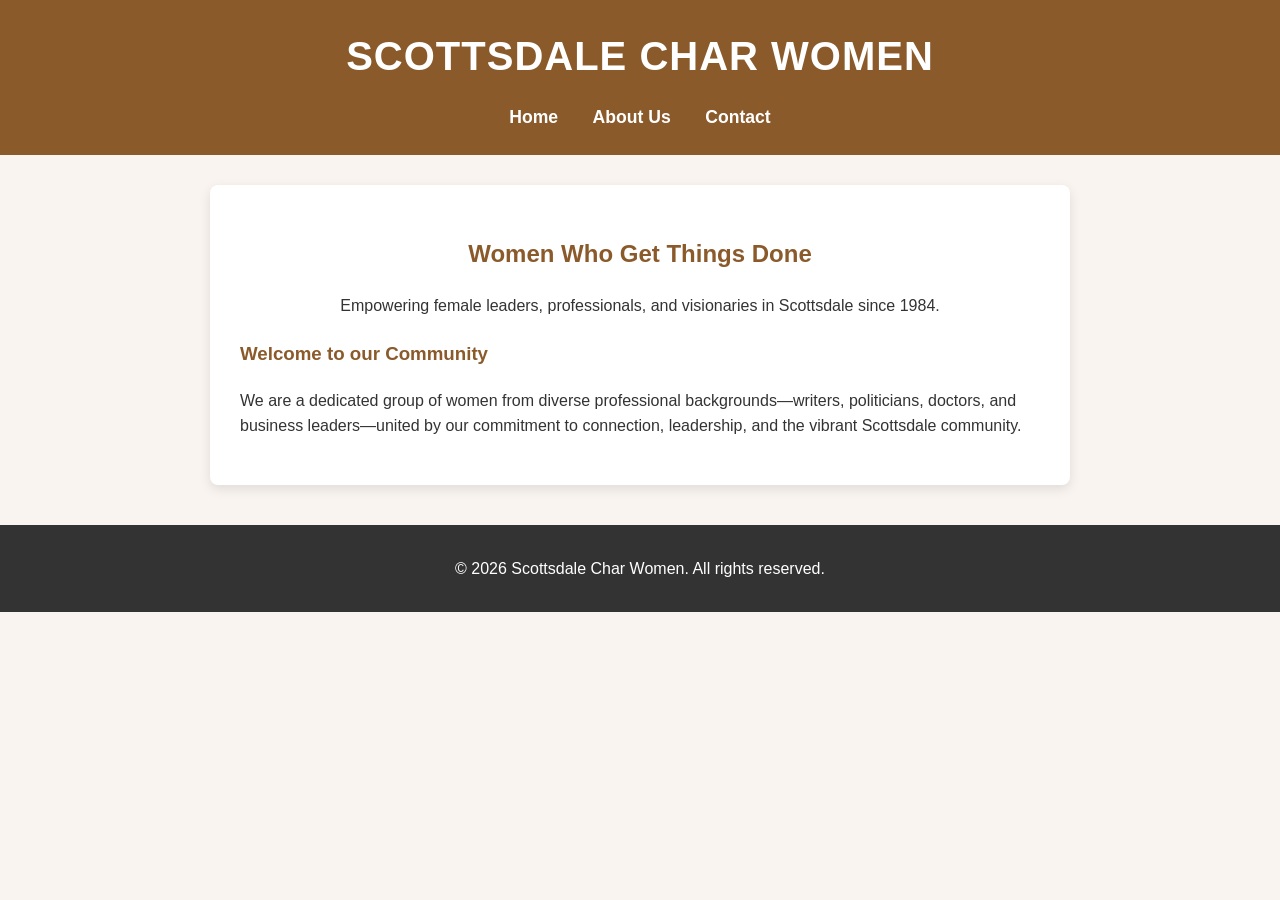
==== index.html @ 2d09a217 "update" ====
<!DOCTYPE html>
<html lang="en">
<head>
    <meta charset="UTF-8">
    <meta name="viewport" content="width=device-width, initial-scale=1.0">
    <title>Scottsdale Char Women | Home</title>
    <link rel="stylesheet" href="style.css">
</head>
<body>
    <header>
        <h1>SCOTTSDALE CHAR WOMEN</h1>
        <nav>
            <a href="index.html">Home</a>
            <a href="about.html">About Us</a>
            <a href="contact.html">Contact</a>
        </nav>
    </header>

    <main>
        <section class="hero">
            <h2>Women Who Get Things Done</h2>
            <p>Empowering female leaders, professionals, and visionaries in Scottsdale since 1984.</p>
        </section>
        
        
        
        <section class="content">
            <h3>Welcome to our Community</h3>
            <p>We are a dedicated group of women from diverse professional backgrounds—writers, politicians, doctors, and business leaders—united by our commitment to connection, leadership, and the vibrant Scottsdale community.</p>
        </section>
    </main>

    <footer>
        <p>&copy; 2026 Scottsdale Char Women. All rights reserved.</p>
    </footer>
</body>
</html>
---- style.css ----
body {
    font-family: 'Segoe UI', Tahoma, Geneva, Verdana, sans-serif;
    line-height: 1.6;
    margin: 0;
    padding: 0;
    color: #333;
    background-color: #f9f4f0; /* 柔和的沙漠色调 */
}
header {
    background-color: #8b5a2b; /* 大地色/红棕色 */
    color: #fff;
    padding: 1.5rem 0;
    text-align: center;
}
header h1 {
    margin: 0;
    font-size: 2.5rem;
    letter-spacing: 1px;
}
nav {
    margin-top: 15px;
}
nav a {
    color: #fff;
    text-decoration: none;
    margin: 0 15px;
    font-weight: bold;
    font-size: 1.1rem;
}
nav a:hover {
    text-decoration: underline;
}
main {
    padding: 30px;
    max-width: 800px;
    margin: 30px auto;
    background: #fff;
    border-radius: 8px;
    box-shadow: 0 4px 12px rgba(0,0,0,0.1);
}
h2, h3 {
    color: #8b5a2b;
}
.hero {
    text-align: center;
    margin-bottom: 20px;
}
.contact-details {
    background-color: #fafafa;
    padding: 20px;
    border-left: 4px solid #8b5a2b;
    margin-top: 20px;
}
footer {
    text-align: center;
    padding: 15px 0;
    background-color: #333;
    color: #fff;
    margin-top: 40px;
}
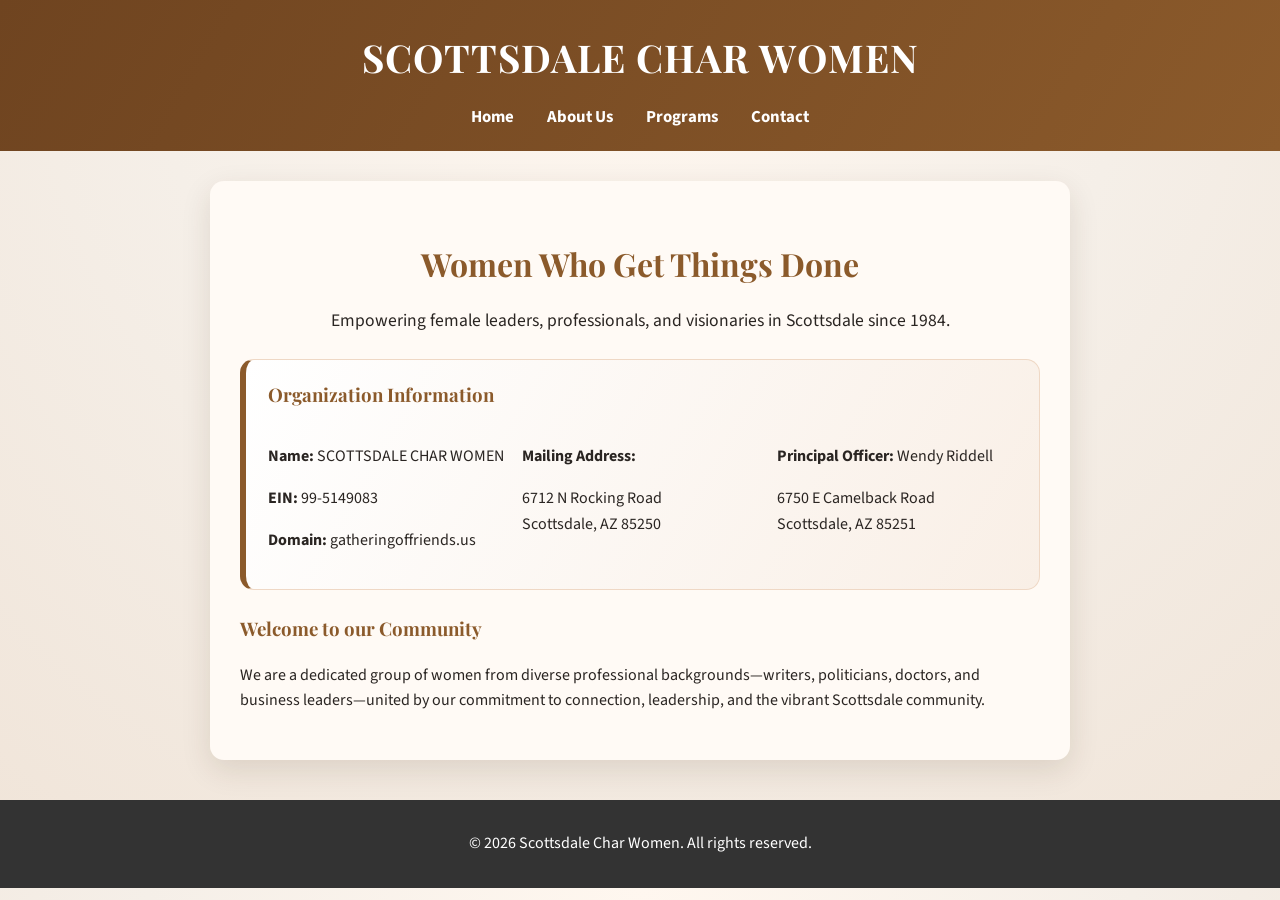
==== commit 7bd19340: "完善信息" ====
--- a/index.html
+++ b/index.html
@@ -12,6 +12,7 @@
         <nav>
             <a href="index.html">Home</a>
             <a href="about.html">About Us</a>
+            <a href="programs.html">Programs</a>
             <a href="contact.html">Contact</a>
         </nav>
     </header>
@@ -20,6 +21,25 @@
         <section class="hero">
             <h2>Women Who Get Things Done</h2>
             <p>Empowering female leaders, professionals, and visionaries in Scottsdale since 1984.</p>
+        </section>
+
+        <section class="org-highlight">
+            <h3>Organization Information</h3>
+            <div class="org-grid">
+                <div>
+                    <p><strong>Name:</strong> SCOTTSDALE CHAR WOMEN</p>
+                    <p><strong>EIN:</strong> 99-5149083</p>
+                    <p><strong>Domain:</strong> gatheringoffriends.us</p>
+                </div>
+                <div>
+                    <p><strong>Mailing Address:</strong></p>
+                    <p>6712 N Rocking Road<br>Scottsdale, AZ 85250</p>
+                </div>
+                <div>
+                    <p><strong>Principal Officer:</strong> Wendy Riddell</p>
+                    <p>6750 E Camelback Road<br>Scottsdale, AZ 85251</p>
+                </div>
+            </div>
         </section>
         
         
--- a/style.css
+++ b/style.css
@@ -1,21 +1,35 @@
+@import url('https://fonts.googleapis.com/css2?family=Playfair+Display:wght@500;700&family=Source+Sans+3:wght@400;600&display=swap');
+
+:root {
+    --sand: #f5efe8;
+    --copper: #8b5a2b;
+    --clay: #6f4420;
+    --ink: #2a2522;
+    --cream: #fffaf5;
+}
+
 body {
-    font-family: 'Segoe UI', Tahoma, Geneva, Verdana, sans-serif;
+    font-family: 'Source Sans 3', 'Segoe UI', Tahoma, Geneva, Verdana, sans-serif;
     line-height: 1.6;
     margin: 0;
     padding: 0;
-    color: #333;
-    background-color: #f9f4f0; /* 柔和的沙漠色调 */
+    color: var(--ink);
+    background: radial-gradient(circle at top, #fff7ef 0%, var(--sand) 45%, #f0e4d8 100%);
 }
 header {
-    background-color: #8b5a2b; /* 大地色/红棕色 */
+    background: linear-gradient(120deg, var(--clay), var(--copper));
     color: #fff;
-    padding: 1.5rem 0;
+    padding: 1.7rem 0 1.3rem;
     text-align: center;
+    position: sticky;
+    top: 0;
+    z-index: 10;
 }
 header h1 {
     margin: 0;
-    font-size: 2.5rem;
+    font-size: 2.4rem;
     letter-spacing: 1px;
+    font-family: 'Playfair Display', 'Times New Roman', serif;
 }
 nav {
     margin-top: 15px;
@@ -25,7 +39,7 @@
     text-decoration: none;
     margin: 0 15px;
     font-weight: bold;
-    font-size: 1.1rem;
+    font-size: 1.05rem;
 }
 nav a:hover {
     text-decoration: underline;
@@ -34,22 +48,72 @@
     padding: 30px;
     max-width: 800px;
     margin: 30px auto;
-    background: #fff;
-    border-radius: 8px;
-    box-shadow: 0 4px 12px rgba(0,0,0,0.1);
+    background: var(--cream);
+    border-radius: 14px;
+    box-shadow: 0 10px 30px rgba(60, 40, 20, 0.12);
+    position: relative;
 }
 h2, h3 {
-    color: #8b5a2b;
+    color: var(--copper);
+    font-family: 'Playfair Display', 'Times New Roman', serif;
 }
 .hero {
     text-align: center;
     margin-bottom: 20px;
 }
+.hero h2 {
+    font-size: 2rem;
+    margin-bottom: 0.3rem;
+}
+.hero p {
+    font-size: 1.1rem;
+}
+.org-highlight {
+    background: linear-gradient(120deg, #ffffff, #f9efe6);
+    border: 1px solid #efd8c5;
+    border-left: 6px solid var(--copper);
+    padding: 20px 22px;
+    border-radius: 14px;
+    margin: 24px 0;
+}
+.org-highlight h3 {
+    margin-top: 0;
+}
+.org-grid {
+    display: grid;
+    gap: 14px;
+    grid-template-columns: repeat(auto-fit, minmax(200px, 1fr));
+}
 .contact-details {
     background-color: #fafafa;
     padding: 20px;
-    border-left: 4px solid #8b5a2b;
+    border-left: 4px solid var(--copper);
     margin-top: 20px;
+}
+.programs-grid {
+    display: grid;
+    grid-template-columns: repeat(auto-fit, minmax(220px, 1fr));
+    gap: 18px;
+    margin-top: 20px;
+}
+.program-card {
+    background: #fff;
+    border-radius: 12px;
+    padding: 18px;
+    border: 1px solid #efe1d4;
+    box-shadow: 0 6px 16px rgba(60, 40, 20, 0.08);
+}
+.program-card h4 {
+    margin-top: 0;
+    color: var(--clay);
+    font-family: 'Playfair Display', 'Times New Roman', serif;
+}
+.banner {
+    background: linear-gradient(120deg, #fff2e5, #f7e6d8);
+    border: 1px solid #f0ddcf;
+    padding: 16px 18px;
+    border-radius: 12px;
+    margin-top: 18px;
 }
 footer {
     text-align: center;
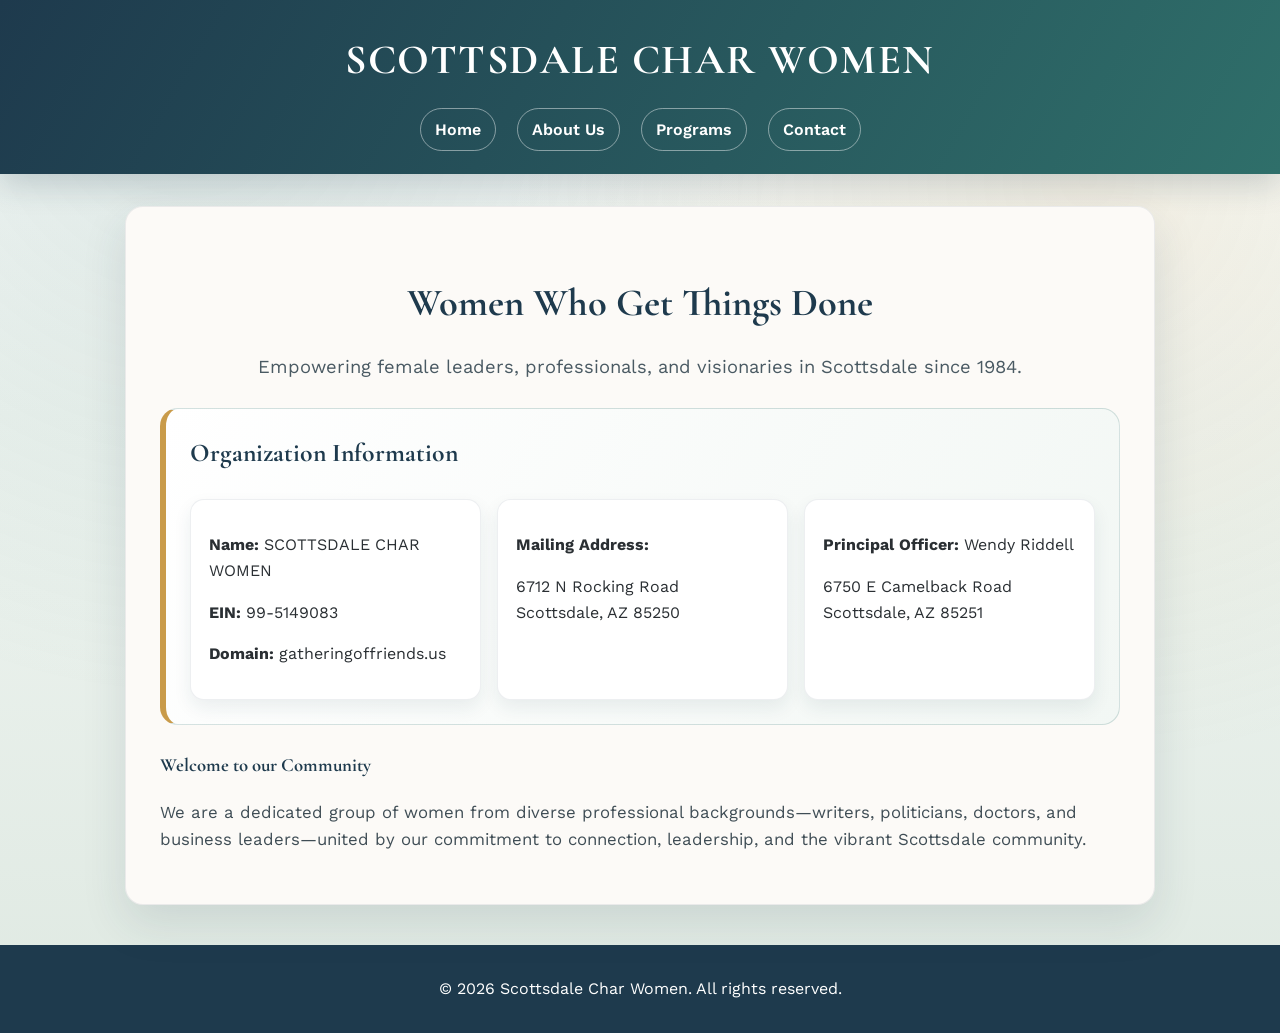
==== commit 98806ea3: "color" ====
--- a/index.html
+++ b/index.html
@@ -26,16 +26,16 @@
         <section class="org-highlight">
             <h3>Organization Information</h3>
             <div class="org-grid">
-                <div>
+                <div class="org-card">
                     <p><strong>Name:</strong> SCOTTSDALE CHAR WOMEN</p>
                     <p><strong>EIN:</strong> 99-5149083</p>
                     <p><strong>Domain:</strong> gatheringoffriends.us</p>
                 </div>
-                <div>
+                <div class="org-card">
                     <p><strong>Mailing Address:</strong></p>
                     <p>6712 N Rocking Road<br>Scottsdale, AZ 85250</p>
                 </div>
-                <div>
+                <div class="org-card">
                     <p><strong>Principal Officer:</strong> Wendy Riddell</p>
                     <p>6750 E Camelback Road<br>Scottsdale, AZ 85251</p>
                 </div>
--- a/style.css
+++ b/style.css
@@ -1,94 +1,122 @@
-@import url('https://fonts.googleapis.com/css2?family=Playfair+Display:wght@500;700&family=Source+Sans+3:wght@400;600&display=swap');
+@import url('https://fonts.googleapis.com/css2?family=Cormorant+Garamond:wght@500;700&family=Work+Sans:wght@400;600&display=swap');
 
 :root {
-    --sand: #f5efe8;
-    --copper: #8b5a2b;
-    --clay: #6f4420;
-    --ink: #2a2522;
-    --cream: #fffaf5;
+    --ivory: #fcfaf7;
+    --sage: #dfe9e2;
+    --mist: #eef4f0;
+    --teal: #2f6f6a;
+    --navy: #1e3a4d;
+    --gold: #c99b4a;
+    --ink: #2a2f33;
 }
 
 body {
-    font-family: 'Source Sans 3', 'Segoe UI', Tahoma, Geneva, Verdana, sans-serif;
+    font-family: 'Work Sans', 'Segoe UI', Tahoma, Geneva, Verdana, sans-serif;
     line-height: 1.6;
     margin: 0;
     padding: 0;
     color: var(--ink);
-    background: radial-gradient(circle at top, #fff7ef 0%, var(--sand) 45%, #f0e4d8 100%);
+    background: linear-gradient(180deg, #ffffff 0%, var(--mist) 40%, var(--sage) 100%);
+}
+body::before {
+    content: "";
+    position: fixed;
+    inset: 0;
+    background: radial-gradient(circle at 15% 10%, rgba(47, 111, 106, 0.12), transparent 45%),
+        radial-gradient(circle at 85% 20%, rgba(201, 155, 74, 0.12), transparent 45%);
+    pointer-events: none;
+    z-index: -1;
 }
 header {
-    background: linear-gradient(120deg, var(--clay), var(--copper));
+    background: linear-gradient(120deg, var(--navy), var(--teal));
     color: #fff;
-    padding: 1.7rem 0 1.3rem;
+    padding: 1.7rem 0 1.4rem;
     text-align: center;
-    position: sticky;
-    top: 0;
-    z-index: 10;
+    box-shadow: 0 10px 30px rgba(30, 58, 77, 0.2);
 }
 header h1 {
     margin: 0;
-    font-size: 2.4rem;
-    letter-spacing: 1px;
-    font-family: 'Playfair Display', 'Times New Roman', serif;
+    font-size: 2.6rem;
+    letter-spacing: 1.5px;
+    font-family: 'Cormorant Garamond', 'Times New Roman', serif;
 }
 nav {
-    margin-top: 15px;
+    margin-top: 14px;
 }
 nav a {
     color: #fff;
     text-decoration: none;
-    margin: 0 15px;
-    font-weight: bold;
-    font-size: 1.05rem;
+    margin: 0 8px;
+    font-weight: 600;
+    font-size: 1rem;
+    padding: 8px 14px;
+    border-radius: 999px;
+    border: 1px solid rgba(255, 255, 255, 0.45);
+    display: inline-block;
+    transition: transform 0.2s ease, background 0.2s ease, color 0.2s ease;
 }
 nav a:hover {
-    text-decoration: underline;
+    background: #fff;
+    color: var(--navy);
+    transform: translateY(-1px);
 }
 main {
-    padding: 30px;
-    max-width: 800px;
-    margin: 30px auto;
-    background: var(--cream);
-    border-radius: 14px;
-    box-shadow: 0 10px 30px rgba(60, 40, 20, 0.12);
+    padding: 34px;
+    max-width: 960px;
+    margin: 32px auto;
+    background: var(--ivory);
+    border-radius: 18px;
+    border: 1px solid rgba(30, 58, 77, 0.08);
+    box-shadow: 0 18px 45px rgba(30, 58, 77, 0.12);
     position: relative;
 }
 h2, h3 {
-    color: var(--copper);
-    font-family: 'Playfair Display', 'Times New Roman', serif;
+    color: var(--navy);
+    font-family: 'Cormorant Garamond', 'Times New Roman', serif;
 }
 .hero {
     text-align: center;
-    margin-bottom: 20px;
+    margin-bottom: 26px;
 }
 .hero h2 {
-    font-size: 2rem;
-    margin-bottom: 0.3rem;
+    font-size: 2.4rem;
+    margin-bottom: 0.5rem;
 }
 .hero p {
-    font-size: 1.1rem;
+    font-size: 1.15rem;
+    color: #4a5a63;
 }
 .org-highlight {
-    background: linear-gradient(120deg, #ffffff, #f9efe6);
-    border: 1px solid #efd8c5;
-    border-left: 6px solid var(--copper);
-    padding: 20px 22px;
-    border-radius: 14px;
-    margin: 24px 0;
+    background: linear-gradient(120deg, #ffffff, #f2f7f4);
+    border: 1px solid rgba(47, 111, 106, 0.2);
+    border-left: 6px solid var(--gold);
+    padding: 24px;
+    border-radius: 18px;
+    margin: 26px 0;
 }
 .org-highlight h3 {
     margin-top: 0;
+    font-size: 1.6rem;
 }
 .org-grid {
     display: grid;
-    gap: 14px;
-    grid-template-columns: repeat(auto-fit, minmax(200px, 1fr));
+    gap: 16px;
+    grid-template-columns: repeat(auto-fit, minmax(240px, 1fr));
+}
+.org-card {
+    background: #ffffff;
+    border-radius: 14px;
+    padding: 16px 18px;
+    border: 1px solid rgba(30, 58, 77, 0.08);
+    box-shadow: 0 8px 18px rgba(30, 58, 77, 0.08);
 }
 .contact-details {
-    background-color: #fafafa;
+    background-color: #ffffff;
     padding: 20px;
-    border-left: 4px solid var(--copper);
+    border-left: 4px solid var(--gold);
+    border-radius: 12px;
     margin-top: 20px;
+    box-shadow: 0 8px 16px rgba(30, 58, 77, 0.08);
 }
 .programs-grid {
     display: grid;
@@ -100,25 +128,34 @@
     background: #fff;
     border-radius: 12px;
     padding: 18px;
-    border: 1px solid #efe1d4;
-    box-shadow: 0 6px 16px rgba(60, 40, 20, 0.08);
+    border: 1px solid rgba(30, 58, 77, 0.08);
+    box-shadow: 0 8px 18px rgba(30, 58, 77, 0.08);
 }
 .program-card h4 {
     margin-top: 0;
-    color: var(--clay);
-    font-family: 'Playfair Display', 'Times New Roman', serif;
+    color: var(--teal);
+    font-family: 'Cormorant Garamond', 'Times New Roman', serif;
+    font-size: 1.3rem;
 }
 .banner {
-    background: linear-gradient(120deg, #fff2e5, #f7e6d8);
-    border: 1px solid #f0ddcf;
+    background: linear-gradient(120deg, #ffffff, #eaf3ef);
+    border: 1px solid rgba(47, 111, 106, 0.2);
     padding: 16px 18px;
-    border-radius: 12px;
+    border-radius: 14px;
     margin-top: 18px;
+    box-shadow: 0 8px 16px rgba(30, 58, 77, 0.08);
+}
+.content {
+    margin-top: 26px;
+}
+.content p {
+    font-size: 1.05rem;
+    color: #3f4d55;
 }
 footer {
     text-align: center;
     padding: 15px 0;
-    background-color: #333;
+    background-color: var(--navy);
     color: #fff;
     margin-top: 40px;
 }
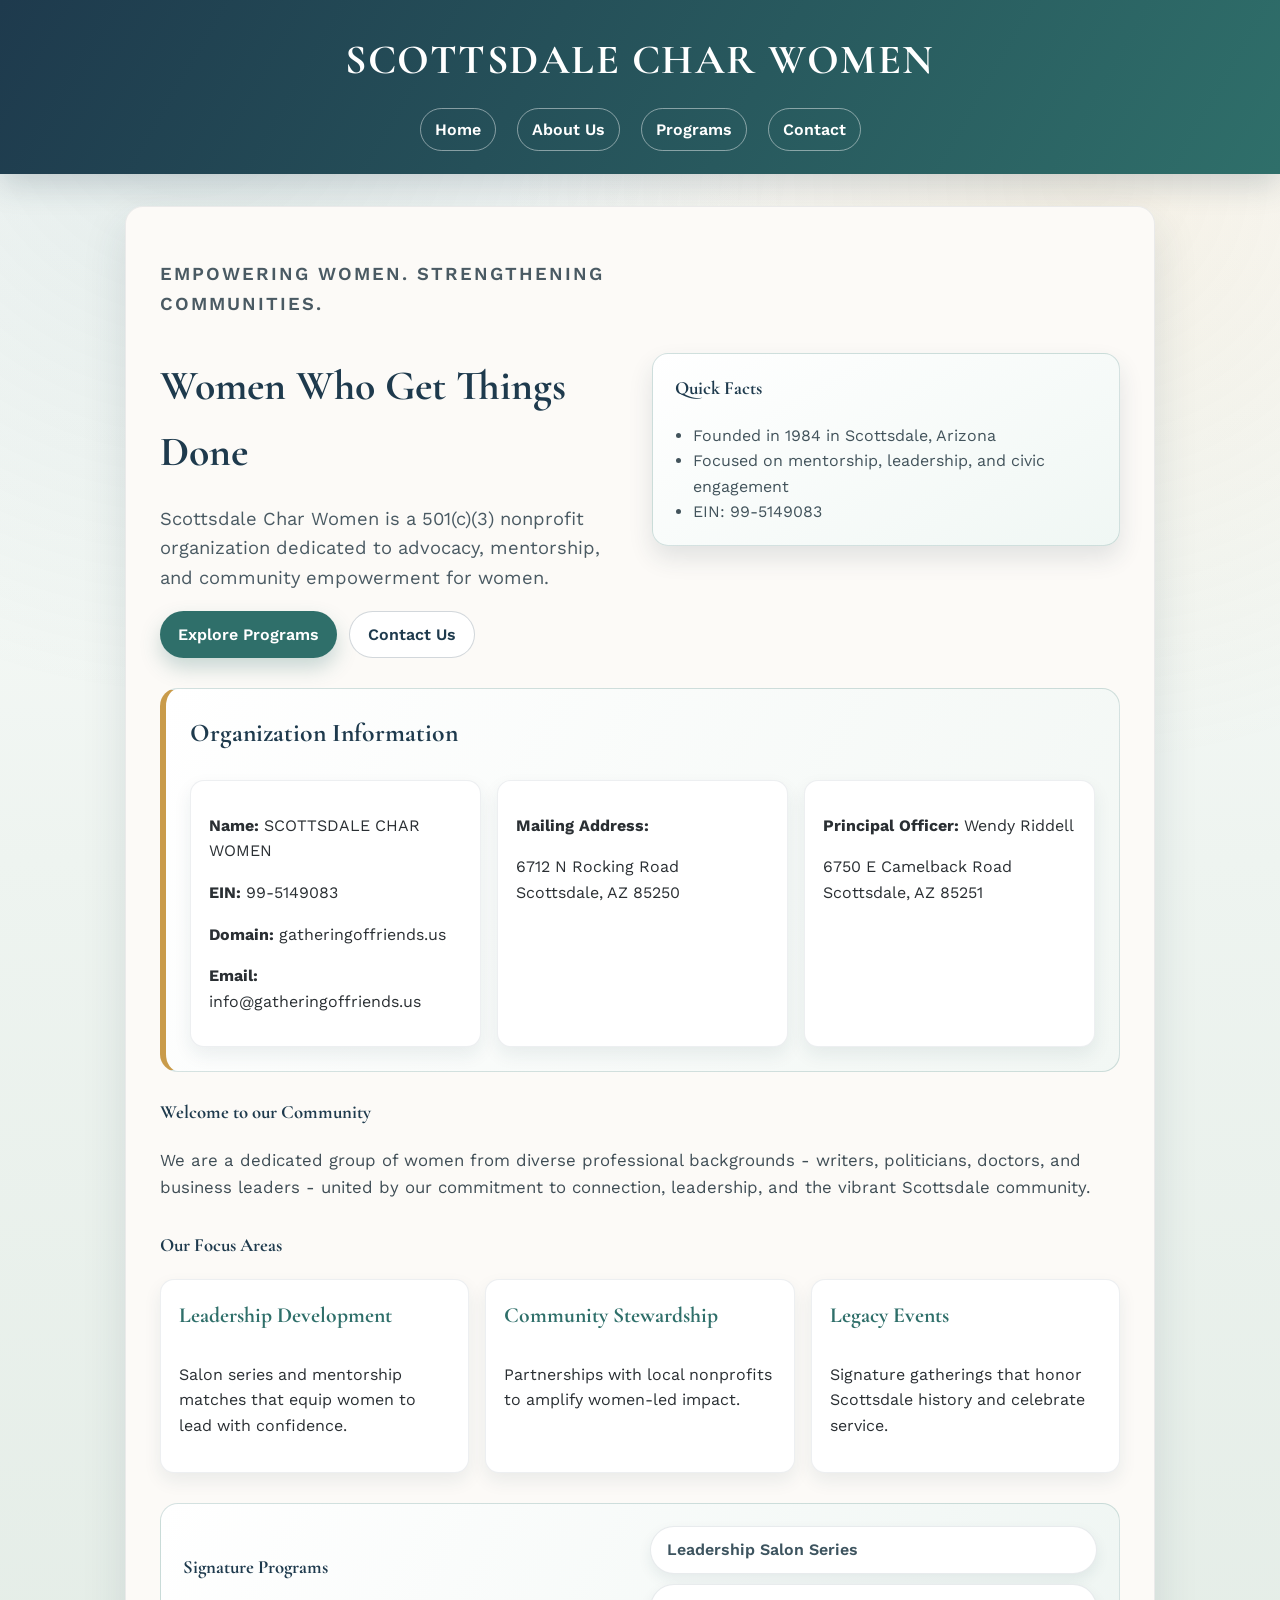
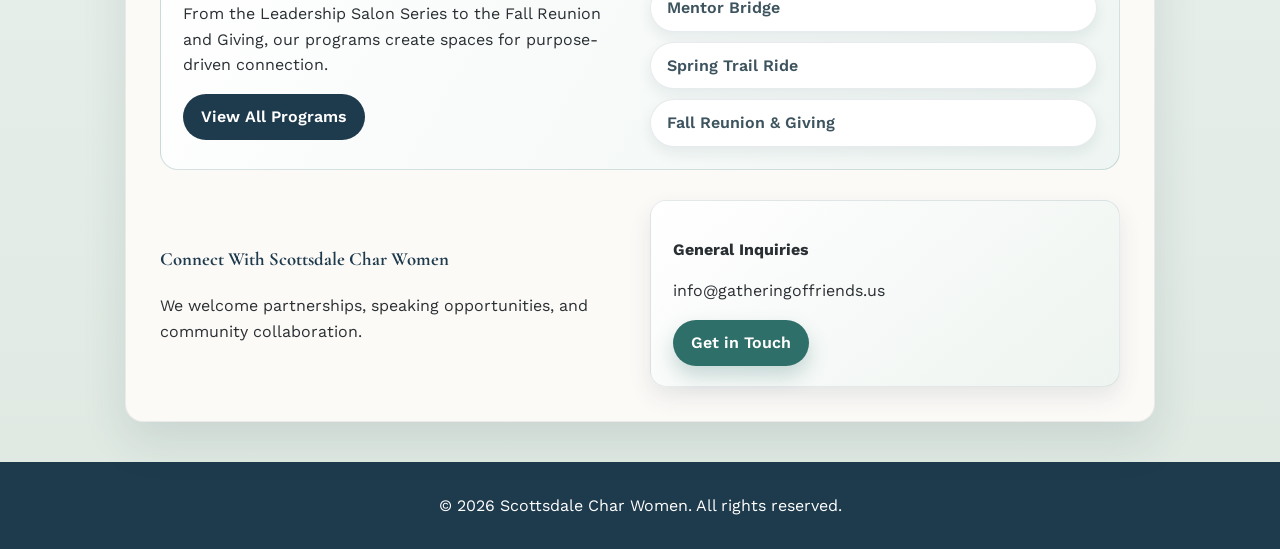
==== commit 6eda06a6: "完善风格" ====
--- a/index.html
+++ b/index.html
@@ -19,8 +19,23 @@
 
     <main>
         <section class="hero">
-            <h2>Women Who Get Things Done</h2>
-            <p>Empowering female leaders, professionals, and visionaries in Scottsdale since 1984.</p>
+            <div class="hero-content">
+                <p class="eyebrow">Empowering Women. Strengthening Communities.</p>
+                <h2>Women Who Get Things Done</h2>
+                <p>Scottsdale Char Women is a 501(c)(3) nonprofit organization dedicated to advocacy, mentorship, and community empowerment for women.</p>
+                <div class="hero-actions">
+                    <a class="btn primary" href="programs.html">Explore Programs</a>
+                    <a class="btn ghost" href="contact.html">Contact Us</a>
+                </div>
+            </div>
+            <div class="hero-panel">
+                <h3>Quick Facts</h3>
+                <ul>
+                    <li>Founded in 1984 in Scottsdale, Arizona</li>
+                    <li>Focused on mentorship, leadership, and civic engagement</li>
+                    <li>EIN: 99-5149083</li>
+                </ul>
+            </div>
         </section>
 
         <section class="org-highlight">
@@ -30,6 +45,7 @@
                     <p><strong>Name:</strong> SCOTTSDALE CHAR WOMEN</p>
                     <p><strong>EIN:</strong> 99-5149083</p>
                     <p><strong>Domain:</strong> gatheringoffriends.us</p>
+                    <p><strong>Email:</strong> info@gatheringoffriends.us</p>
                 </div>
                 <div class="org-card">
                     <p><strong>Mailing Address:</strong></p>
@@ -46,7 +62,51 @@
         
         <section class="content">
             <h3>Welcome to our Community</h3>
-            <p>We are a dedicated group of women from diverse professional backgrounds—writers, politicians, doctors, and business leaders—united by our commitment to connection, leadership, and the vibrant Scottsdale community.</p>
+            <p>We are a dedicated group of women from diverse professional backgrounds - writers, politicians, doctors, and business leaders - united by our commitment to connection, leadership, and the vibrant Scottsdale community.</p>
+        </section>
+
+        <section class="impact">
+            <h3>Our Focus Areas</h3>
+            <div class="impact-grid">
+                <div class="impact-card">
+                    <h4>Leadership Development</h4>
+                    <p>Salon series and mentorship matches that equip women to lead with confidence.</p>
+                </div>
+                <div class="impact-card">
+                    <h4>Community Stewardship</h4>
+                    <p>Partnerships with local nonprofits to amplify women-led impact.</p>
+                </div>
+                <div class="impact-card">
+                    <h4>Legacy Events</h4>
+                    <p>Signature gatherings that honor Scottsdale history and celebrate service.</p>
+                </div>
+            </div>
+        </section>
+
+        <section class="program-preview">
+            <div>
+                <h3>Signature Programs</h3>
+                <p>From the Leadership Salon Series to the Fall Reunion and Giving, our programs create spaces for purpose-driven connection.</p>
+                <a class="btn secondary" href="programs.html">View All Programs</a>
+            </div>
+            <div class="program-list">
+                <div class="program-pill">Leadership Salon Series</div>
+                <div class="program-pill">Mentor Bridge</div>
+                <div class="program-pill">Spring Trail Ride</div>
+                <div class="program-pill">Fall Reunion & Giving</div>
+            </div>
+        </section>
+
+        <section class="cta">
+            <div>
+                <h3>Connect With Scottsdale Char Women</h3>
+                <p>We welcome partnerships, speaking opportunities, and community collaboration.</p>
+            </div>
+            <div class="cta-card">
+                <p><strong>General Inquiries</strong></p>
+                <p>info@gatheringoffriends.us</p>
+                <a class="btn primary" href="contact.html">Get in Touch</a>
+            </div>
         </section>
     </main>
 
--- a/style.css
+++ b/style.css
@@ -8,6 +8,7 @@
     --navy: #1e3a4d;
     --gold: #c99b4a;
     --ink: #2a2f33;
+    --leaf: #4a7b6f;
 }
 
 body {
@@ -75,16 +76,78 @@
     font-family: 'Cormorant Garamond', 'Times New Roman', serif;
 }
 .hero {
-    text-align: center;
-    margin-bottom: 26px;
+    display: grid;
+    gap: 24px;
+    grid-template-columns: repeat(auto-fit, minmax(260px, 1fr));
+    align-items: center;
+    margin-bottom: 30px;
+}
+.hero-content {
+    text-align: left;
+}
+.eyebrow {
+    text-transform: uppercase;
+    letter-spacing: 2px;
+    font-size: 0.78rem;
+    font-weight: 600;
+    color: var(--leaf);
+    margin-bottom: 8px;
 }
 .hero h2 {
-    font-size: 2.4rem;
-    margin-bottom: 0.5rem;
+    font-size: 2.6rem;
+    margin-bottom: 0.6rem;
 }
 .hero p {
     font-size: 1.15rem;
     color: #4a5a63;
+}
+.hero-actions {
+    display: flex;
+    flex-wrap: wrap;
+    gap: 12px;
+    margin-top: 18px;
+}
+.hero-panel {
+    background: linear-gradient(150deg, #ffffff, #f0f7f4);
+    border-radius: 16px;
+    padding: 20px 22px;
+    border: 1px solid rgba(47, 111, 106, 0.2);
+    box-shadow: 0 12px 24px rgba(30, 58, 77, 0.12);
+}
+.hero-panel h3 {
+    margin-top: 0;
+}
+.hero-panel ul {
+    padding-left: 18px;
+    margin: 0;
+    color: #42535b;
+}
+.btn {
+    display: inline-flex;
+    align-items: center;
+    justify-content: center;
+    padding: 10px 18px;
+    border-radius: 999px;
+    text-decoration: none;
+    font-weight: 600;
+    transition: transform 0.2s ease, box-shadow 0.2s ease, background 0.2s ease, color 0.2s ease;
+}
+.btn.primary {
+    background: var(--teal);
+    color: #fff;
+    box-shadow: 0 10px 20px rgba(47, 111, 106, 0.25);
+}
+.btn.primary:hover {
+    transform: translateY(-1px);
+}
+.btn.secondary {
+    background: var(--navy);
+    color: #fff;
+}
+.btn.ghost {
+    background: #fff;
+    color: var(--navy);
+    border: 1px solid rgba(30, 58, 77, 0.2);
 }
 .org-highlight {
     background: linear-gradient(120deg, #ffffff, #f2f7f4);
@@ -109,6 +172,66 @@
     padding: 16px 18px;
     border: 1px solid rgba(30, 58, 77, 0.08);
     box-shadow: 0 8px 18px rgba(30, 58, 77, 0.08);
+}
+.impact {
+    margin-top: 30px;
+}
+.impact-grid {
+    display: grid;
+    gap: 16px;
+    grid-template-columns: repeat(auto-fit, minmax(220px, 1fr));
+    margin-top: 16px;
+}
+.impact-card {
+    background: #fff;
+    padding: 18px;
+    border-radius: 14px;
+    border: 1px solid rgba(30, 58, 77, 0.08);
+    box-shadow: 0 8px 18px rgba(30, 58, 77, 0.08);
+}
+.impact-card h4 {
+    margin-top: 0;
+    color: var(--teal);
+    font-family: 'Cormorant Garamond', 'Times New Roman', serif;
+    font-size: 1.35rem;
+}
+.program-preview {
+    display: grid;
+    gap: 20px;
+    grid-template-columns: repeat(auto-fit, minmax(240px, 1fr));
+    align-items: center;
+    margin-top: 30px;
+    background: linear-gradient(120deg, #ffffff, #eef5f2);
+    border-radius: 18px;
+    border: 1px solid rgba(47, 111, 106, 0.2);
+    padding: 22px;
+}
+.program-list {
+    display: grid;
+    gap: 10px;
+}
+.program-pill {
+    background: #fff;
+    border-radius: 999px;
+    padding: 10px 16px;
+    border: 1px solid rgba(30, 58, 77, 0.1);
+    font-weight: 600;
+    color: #3d545f;
+    box-shadow: 0 6px 14px rgba(30, 58, 77, 0.08);
+}
+.cta {
+    display: grid;
+    gap: 20px;
+    grid-template-columns: repeat(auto-fit, minmax(220px, 1fr));
+    margin-top: 30px;
+    align-items: center;
+}
+.cta-card {
+    background: linear-gradient(140deg, #ffffff, #eef4f0);
+    padding: 20px 22px;
+    border-radius: 16px;
+    border: 1px solid rgba(30, 58, 77, 0.1);
+    box-shadow: 0 10px 22px rgba(30, 58, 77, 0.1);
 }
 .contact-details {
     background-color: #ffffff;
@@ -152,6 +275,21 @@
     font-size: 1.05rem;
     color: #3f4d55;
 }
+@media (max-width: 720px) {
+    header h1 {
+        font-size: 2.1rem;
+    }
+    nav a {
+        margin: 6px 6px;
+    }
+    main {
+        margin: 20px 16px;
+        padding: 24px;
+    }
+    .hero {
+        text-align: left;
+    }
+}
 footer {
     text-align: center;
     padding: 15px 0;
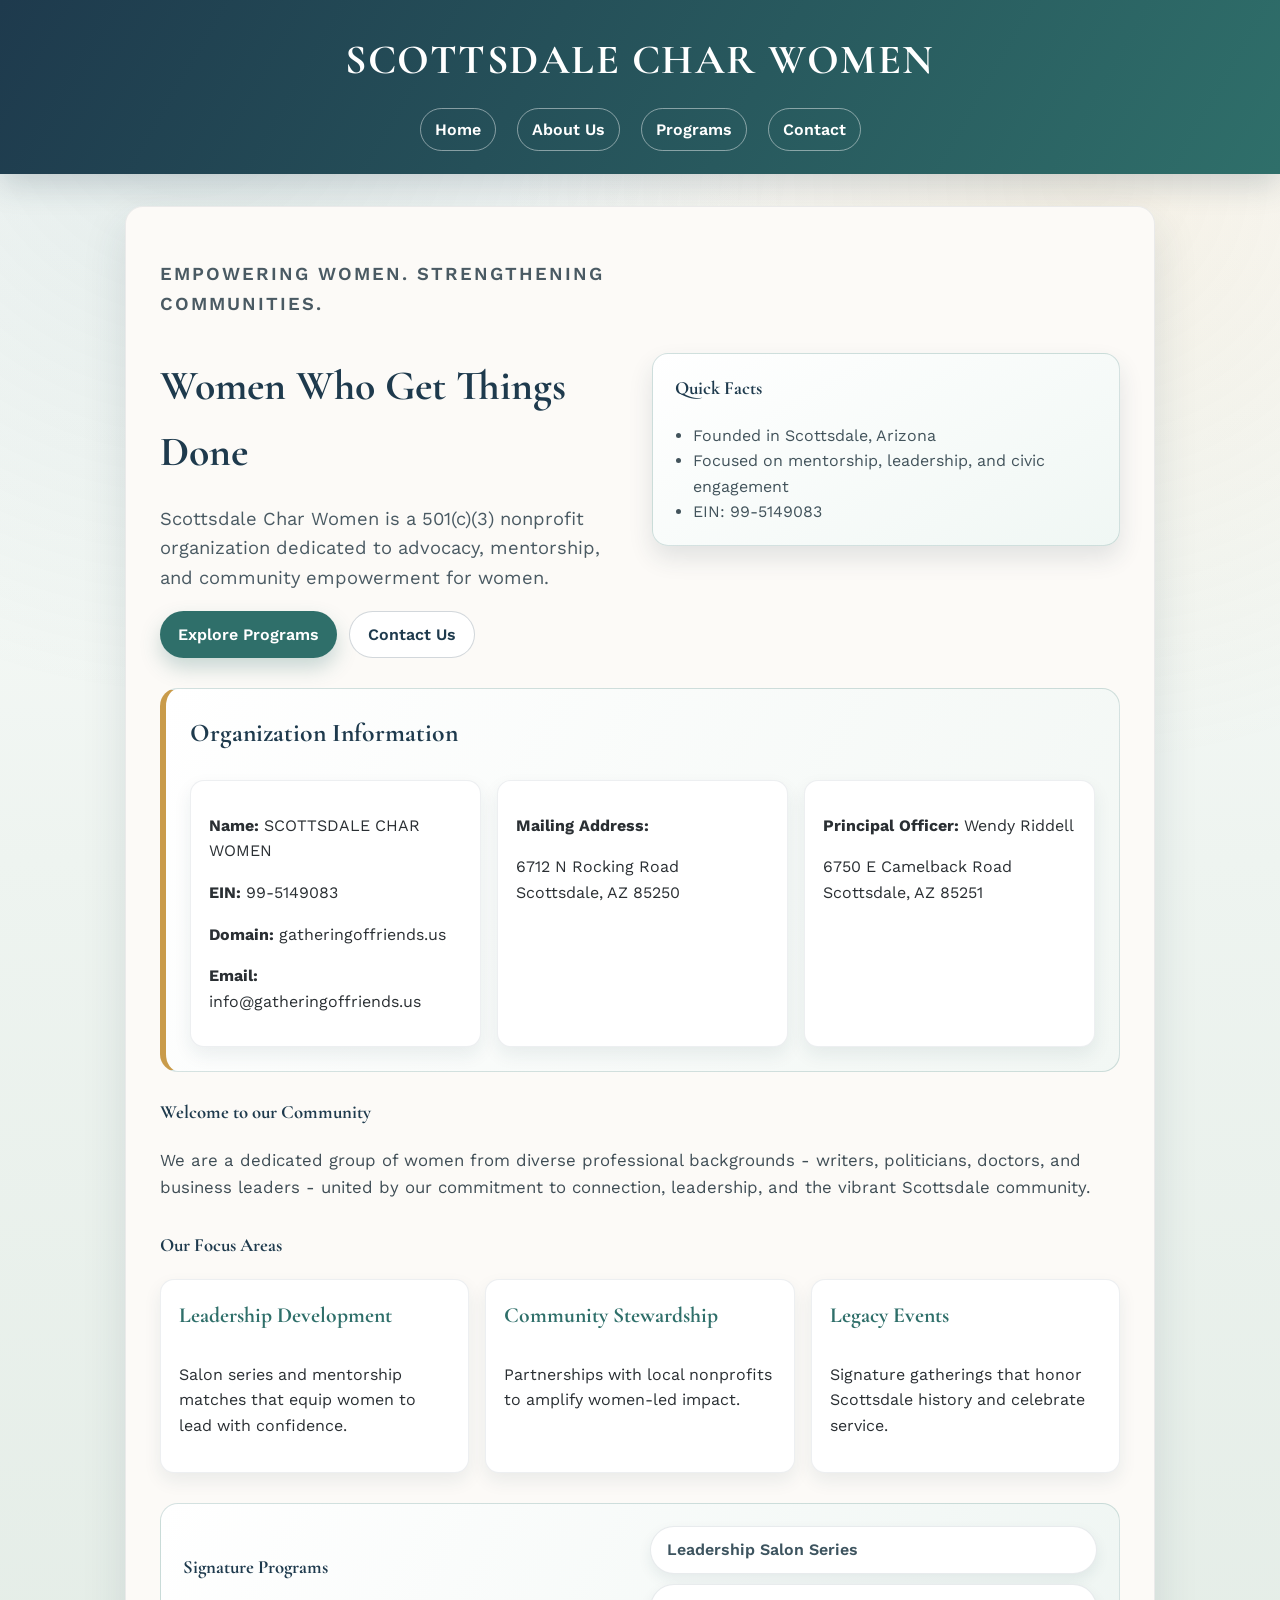
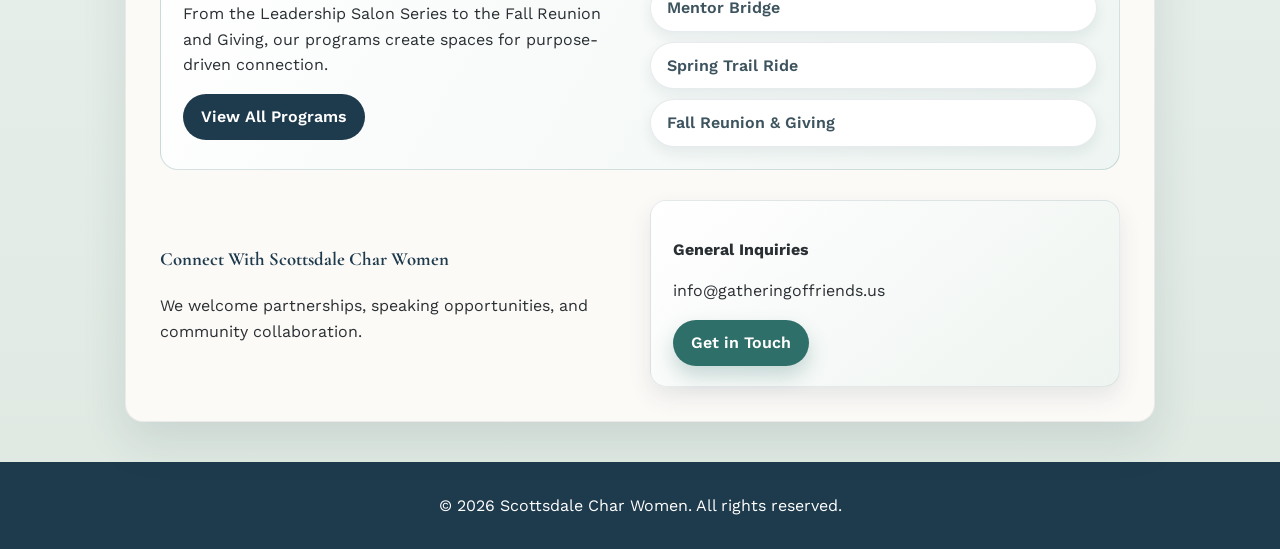
==== commit 822a5c98: "Remove founding year from Quick Facts section" ====
--- a/index.html
+++ b/index.html
@@ -31,7 +31,7 @@
             <div class="hero-panel">
                 <h3>Quick Facts</h3>
                 <ul>
-                    <li>Founded in 1984 in Scottsdale, Arizona</li>
+                    <li>Founded in Scottsdale, Arizona</li>
                     <li>Focused on mentorship, leadership, and civic engagement</li>
                     <li>EIN: 99-5149083</li>
                 </ul>
@@ -114,4 +114,4 @@
         <p>&copy; 2026 Scottsdale Char Women. All rights reserved.</p>
     </footer>
 </body>
-</html>+</html>
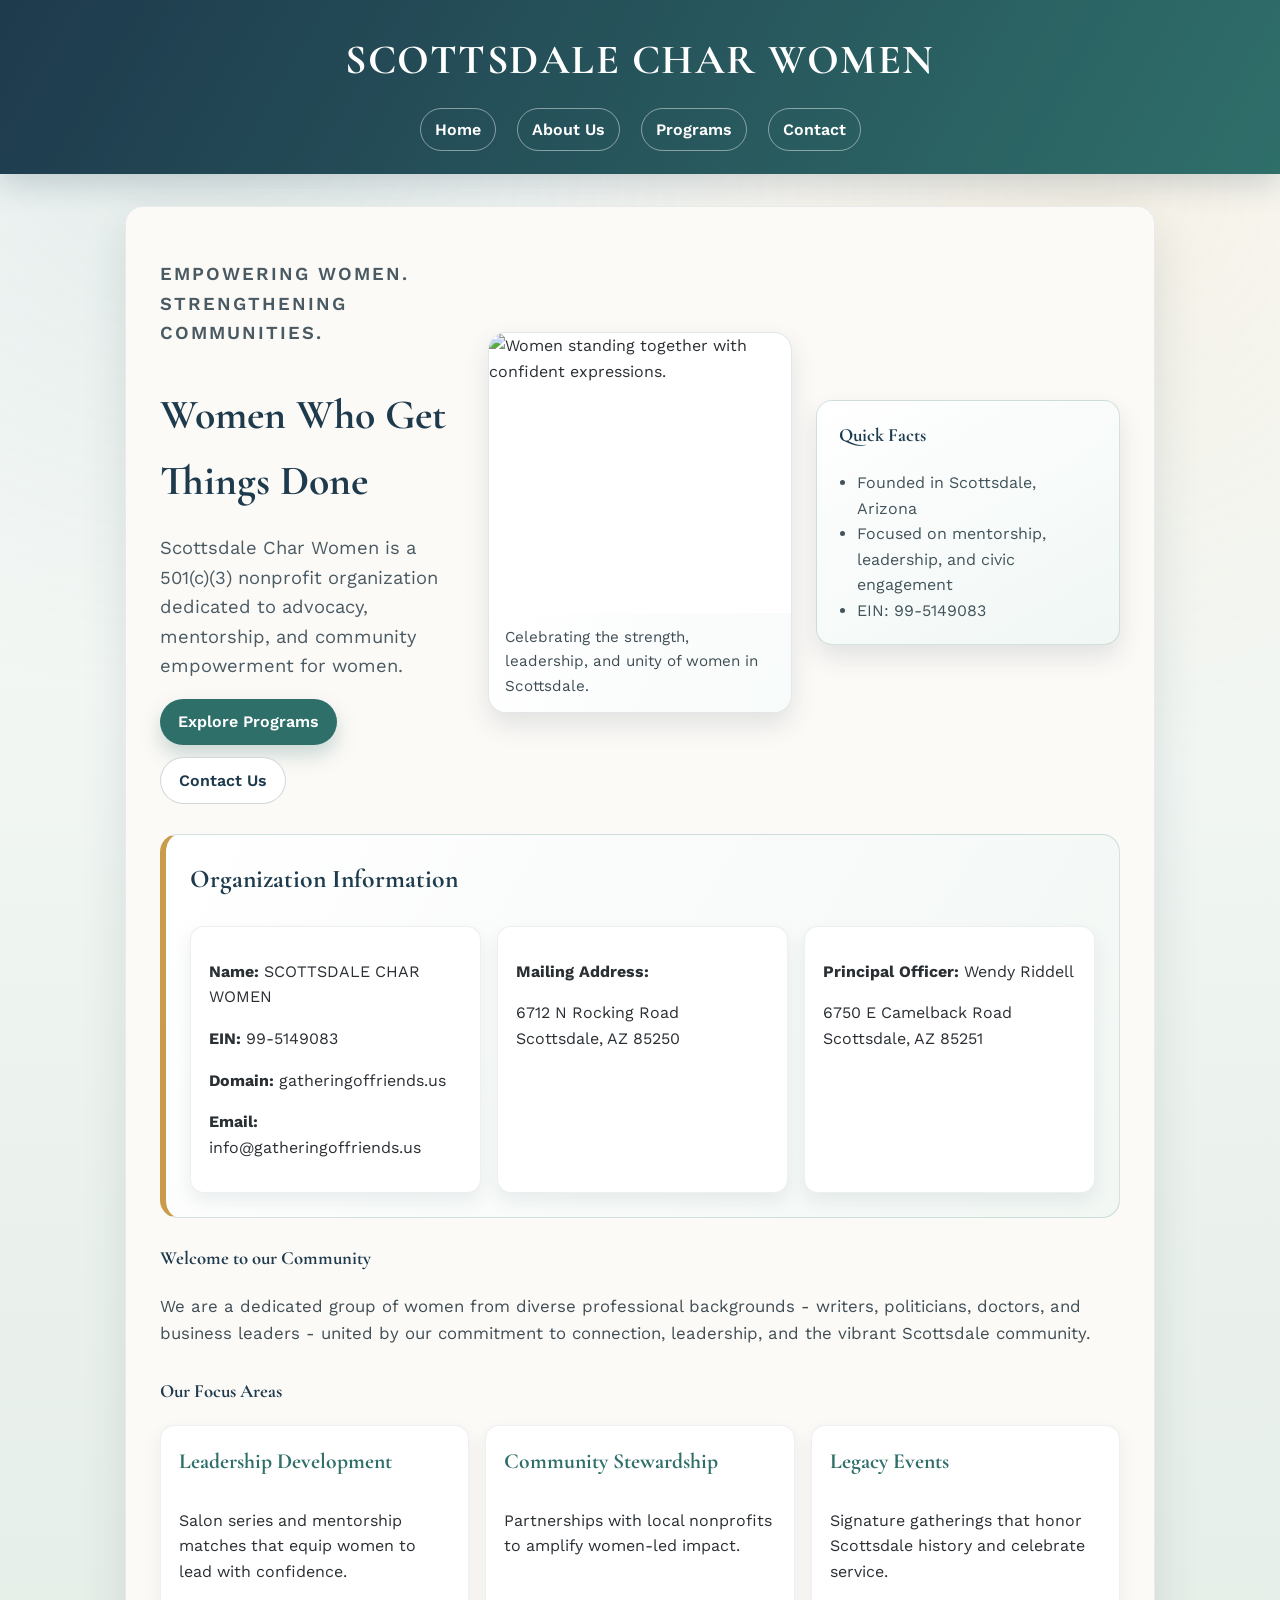
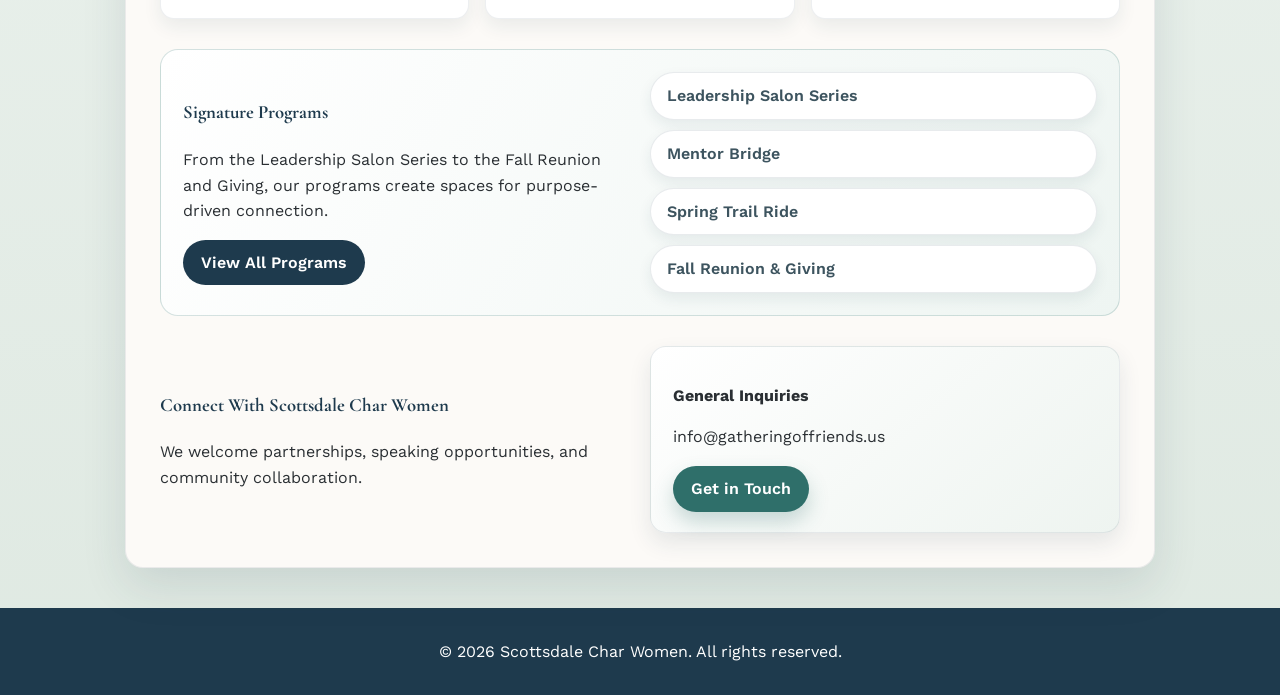
==== commit 48cc82c6: "add picture" ====
--- a/index.html
+++ b/index.html
@@ -28,6 +28,10 @@
                     <a class="btn ghost" href="contact.html">Contact Us</a>
                 </div>
             </div>
+            <figure class="hero-image">
+                <img src="https://images.unsplash.com/photo-1524504388940-b1c1722653e1?auto=format&fit=crop&w=1200&q=80" alt="Women standing together with confident expressions." loading="lazy">
+                <figcaption>Celebrating the strength, leadership, and unity of women in Scottsdale.</figcaption>
+            </figure>
             <div class="hero-panel">
                 <h3>Quick Facts</h3>
                 <ul>
--- a/style.css
+++ b/style.css
@@ -113,6 +113,26 @@
     padding: 20px 22px;
     border: 1px solid rgba(47, 111, 106, 0.2);
     box-shadow: 0 12px 24px rgba(30, 58, 77, 0.12);
+}
+.hero-image {
+    margin: 0;
+    background: #fff;
+    border-radius: 18px;
+    border: 1px solid rgba(30, 58, 77, 0.12);
+    box-shadow: 0 12px 26px rgba(30, 58, 77, 0.12);
+    overflow: hidden;
+}
+.hero-image img {
+    display: block;
+    width: 100%;
+    height: 280px;
+    object-fit: cover;
+}
+.hero-image figcaption {
+    padding: 12px 16px 14px;
+    font-size: 0.95rem;
+    color: #3f4d55;
+    background: linear-gradient(120deg, #ffffff, #f7fbf9);
 }
 .hero-panel h3 {
     margin-top: 0;
